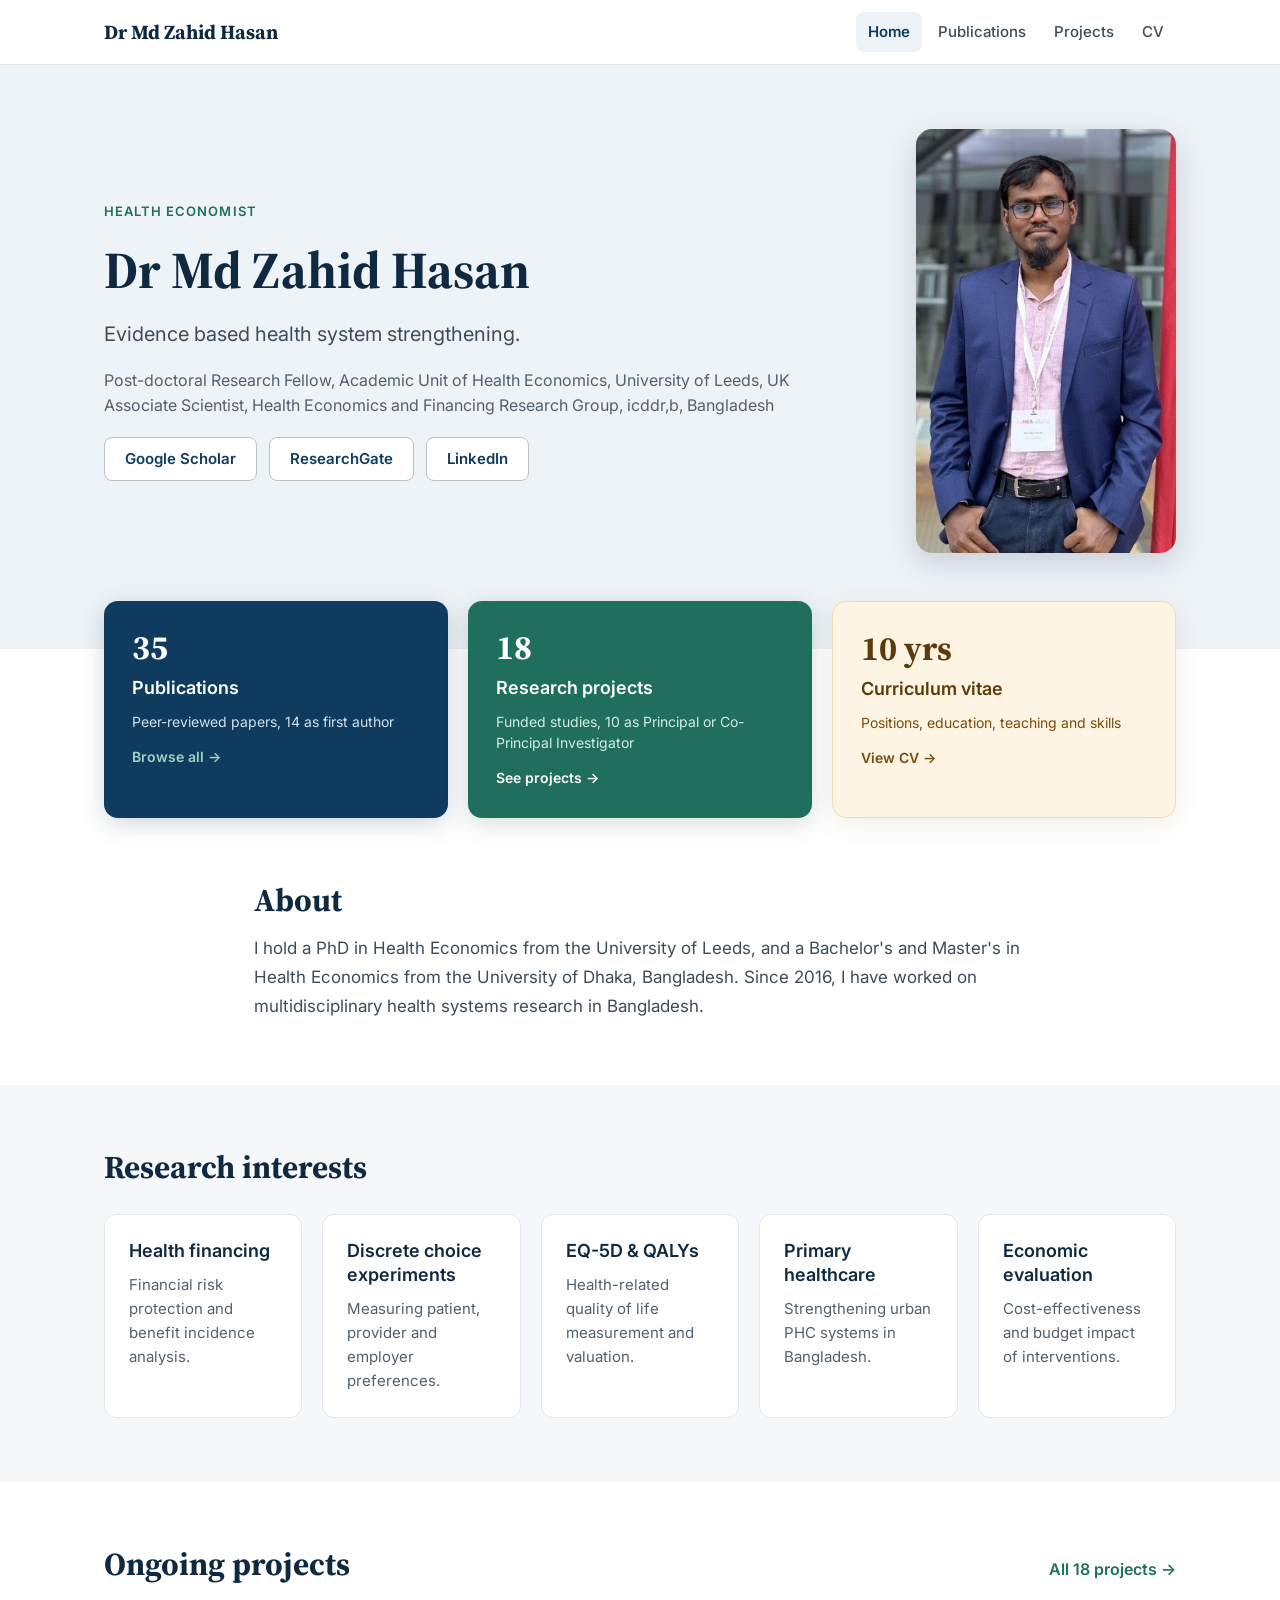
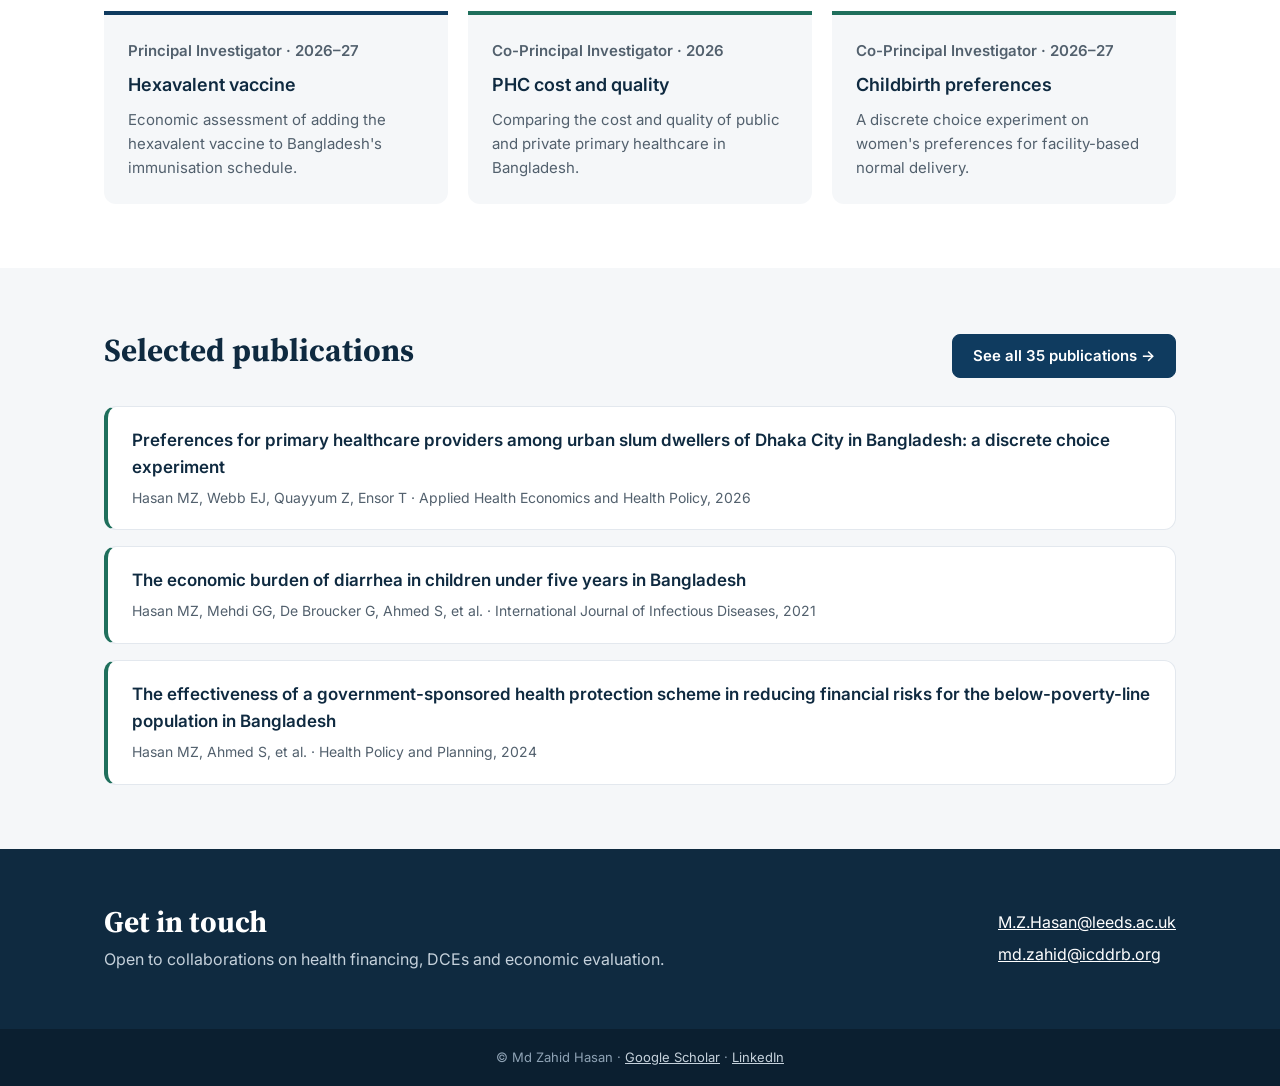
==== index.html @ 00d34b2a "Add files via upload" ====
<!doctype html>
<html lang="en">
<head>
<meta charset="utf-8">
<meta name="viewport" content="width=device-width, initial-scale=1">
<title>Dr Md Zahid Hasan – Health Economist</title>
<meta name="description" content="Dr Md Zahid Hasan, health economist at the University of Leeds and icddr,b: health financing, discrete choice experiments and primary healthcare in Bangladesh.">
<link rel="preconnect" href="https://fonts.googleapis.com"><link rel="preconnect" href="https://fonts.gstatic.com" crossorigin>
<link href="https://fonts.googleapis.com/css2?family=Inter:wght@400;500;600&amp;family=Source+Serif+4:opsz,wght@8..60,600;8..60,700&amp;display=swap" rel="stylesheet">
<link rel="stylesheet" href="style.css">
</head>
<body>
<header class="site-head"><div class="wrap"><a class="brand" href="index.html">Dr Md Zahid Hasan</a><nav class="nav" aria-label="Main"><a href="index.html" aria-current="page">Home</a><a href="publications.html">Publications</a><a href="projects.html">Projects</a><a href="cv.html">CV</a></nav></div></header>
<main>
<section class="hero"><div class="wrap">
<div class="hero-text">
<p class="eyebrow">Health Economist</p>
<h1>Dr Md Zahid Hasan</h1>
<p class="lead">Evidence based health system strengthening.</p>
<p class="aff">Post-doctoral Research Fellow, Academic Unit of Health Economics, University of Leeds, UK<br>Associate Scientist, Health Economics and Financing Research Group, icddr,b, Bangladesh</p>
<div class="btns"><a class="btn" href="https://scholar.google.com/citations?user=Z4uadW4AAAAJ&amp;hl=en" target="_blank" rel="noopener">Google Scholar</a><a class="btn" href="https://www.researchgate.net/profile/Md-Hasan-1103" target="_blank" rel="noopener">ResearchGate</a><a class="btn" href="https://www.linkedin.com/in/m-zahid-hasan-phd-03840592/" target="_blank" rel="noopener">LinkedIn</a></div>
</div>
<div class="hero-photo"><img src="zahid-hasan.jpg" alt="Dr Md Zahid Hasan" width="300" height="424"></div>
</div></section>
<div class="wrap"><div class="tiles">
<a class="tile t1" href="publications.html"><span class="num">35</span><span class="ttl">Publications</span><span class="sub">Peer-reviewed papers, 14 as first author</span><span class="go">Browse all →</span></a>
<a class="tile t2" href="projects.html"><span class="num">18</span><span class="ttl">Research projects</span><span class="sub">Funded studies, 10 as Principal or Co-Principal Investigator</span><span class="go">See projects →</span></a>
<a class="tile t3" href="cv.html"><span class="num">10 yrs</span><span class="ttl">Curriculum vitae</span><span class="sub">Positions, education, teaching and skills</span><span class="go">View CV →</span></a>
</div></div>
<section><div class="wrap narrow stack">
<h2>About</h2>
<p style="font-size:17px;line-height:1.7;color:var(--body)">I hold a PhD in Health Economics from the University of Leeds, and a Bachelor's and Master's in Health Economics from the University of Dhaka, Bangladesh. Since 2016, I have worked on multidisciplinary health systems research in Bangladesh.</p>
</div></section>
<section class="tint"><div class="wrap">
<h2 style="margin-bottom:28px">Research interests</h2>
<div class="grid five">
<div class="card"><h3>Health financing</h3><p>Financial risk protection and benefit incidence analysis.</p></div><div class="card"><h3>Discrete choice experiments</h3><p>Measuring patient, provider and employer preferences.</p></div><div class="card"><h3>EQ-5D &amp; QALYs</h3><p>Health-related quality of life measurement and valuation.</p></div><div class="card"><h3>Primary healthcare</h3><p>Strengthening urban PHC systems in Bangladesh.</p></div><div class="card"><h3>Economic evaluation</h3><p>Cost-effectiveness and budget impact of interventions.</p></div>
</div></div></section>
<section><div class="wrap">
<div class="row-head"><h2>Ongoing projects</h2><a class="link-strong" href="projects.html">All 18 projects →</a></div>
<div class="grid">
<div class="card topbar navy"><p class="meta">Principal Investigator · 2026–27</p><h3>Hexavalent vaccine</h3><p>Economic assessment of adding the hexavalent vaccine to Bangladesh's immunisation schedule.</p></div><div class="card topbar"><p class="meta">Co-Principal Investigator · 2026</p><h3>PHC cost and quality</h3><p>Comparing the cost and quality of public and private primary healthcare in Bangladesh.</p></div><div class="card topbar"><p class="meta">Co-Principal Investigator · 2026–27</p><h3>Childbirth preferences</h3><p>A discrete choice experiment on women's preferences for facility-based normal delivery.</p></div>
</div></div></section>
<section class="tint"><div class="wrap">
<div class="row-head"><h2>Selected publications</h2><a class="btn solid" href="publications.html">See all 35 publications →</a></div>
<div class="stack">
<a class="pubcard" href="https://rdcu.be/ARSybx2dNuka" target="_blank" rel="noopener"><span class="t">Preferences for primary healthcare providers among urban slum dwellers of Dhaka City in Bangladesh: a discrete choice experiment</span><span class="a">Hasan MZ, Webb EJ, Quayyum Z, Ensor T · Applied Health Economics and Health Policy, 2026</span></a><a class="pubcard" href="https://doi.org/10.1016/j.ijid.2021.04.038" target="_blank" rel="noopener"><span class="t">The economic burden of diarrhea in children under five years in Bangladesh</span><span class="a">Hasan MZ, Mehdi GG, De Broucker G, Ahmed S, et al. · International Journal of Infectious Diseases, 2021</span></a><a class="pubcard" href="https://doi.org/10.1093/heapol/czad115" target="_blank" rel="noopener"><span class="t">The effectiveness of a government-sponsored health protection scheme in reducing financial risks for the below-poverty-line population in Bangladesh</span><span class="a">Hasan MZ, Ahmed S, et al. · Health Policy and Planning, 2024</span></a>
</div></div></section>
<section class="contact"><div class="wrap">
<div><h2>Get in touch</h2><p>Open to collaborations on health financing, DCEs and economic evaluation.</p></div>
<div class="mails"><a href="mailto:M.Z.Hasan@leeds.ac.uk">M.Z.Hasan@leeds.ac.uk</a><a href="mailto:md.zahid@icddrb.org">md.zahid@icddrb.org</a></div>
</div></section>
</main>
<footer class="foot">© Md Zahid Hasan · <a href="https://scholar.google.com/citations?user=Z4uadW4AAAAJ&amp;hl=en" target="_blank" rel="noopener">Google Scholar</a> · <a href="https://www.linkedin.com/in/m-zahid-hasan-phd-03840592/" target="_blank" rel="noopener">LinkedIn</a></footer>
</body>
</html>
---- style.css ----
:root{
  --navy:#0f3b5f; --navy-deep:#0f2a40; --green:#1f6f5c; --mint:#9fd3c1; --mint-soft:#d6ece5;
  --amber:#b7791f; --amber-soft:#fdf4e3; --ink:#1f2933; --body:#3e4c59; --muted:#52606d;
  --line:#e3e8ee; --tint:#f5f7f9; --hero:#eef3f7; --white:#ffffff;
  --serif:'Source Serif 4',Georgia,serif; --sans:Inter,system-ui,-apple-system,'Segoe UI',sans-serif;
}
*{box-sizing:border-box}
html{-webkit-text-size-adjust:100%}
body{margin:0;background:var(--white);color:var(--ink);font-family:var(--sans);font-size:16px;line-height:1.6}
a{color:var(--navy)}a:hover{color:var(--navy-deep)}
img{max-width:100%}
.wrap{max-width:1120px;margin:0 auto;padding:0 24px}
.narrow{max-width:820px}
h1,h2{font-family:var(--serif);color:var(--navy-deep);margin:0;line-height:1.15}
h1{font-size:clamp(34px,6vw,52px)}
h2{font-size:clamp(26px,4vw,32px)}
h3{margin:0;font-size:18px;font-weight:600;color:var(--navy-deep);line-height:1.35}
p{margin:0}
.eyebrow{font-size:13px;font-weight:600;letter-spacing:.08em;text-transform:uppercase;color:var(--green)}
section{padding:64px 0}
.tint{background:var(--tint)}
.stack{display:flex;flex-direction:column;gap:16px}
.row-head{display:flex;flex-wrap:wrap;gap:12px 24px;align-items:baseline;justify-content:space-between;margin-bottom:28px}
.link-strong{font-weight:600;color:var(--green);text-decoration:none}
.link-strong:hover{text-decoration:underline;color:var(--green)}

/* header */
.site-head{position:sticky;top:0;z-index:10;background:rgba(255,255,255,.96);backdrop-filter:blur(6px);border-bottom:1px solid var(--line)}
.site-head .wrap{display:flex;align-items:center;justify-content:space-between;gap:16px;min-height:64px;flex-wrap:wrap}
.brand{font-family:var(--serif);font-weight:700;font-size:20px;color:var(--navy-deep);text-decoration:none}
.nav{display:flex;gap:4px;flex-wrap:wrap}
.nav a{padding:8px 12px;border-radius:8px;text-decoration:none;color:var(--body);font-weight:500;font-size:15px}
.nav a:hover{background:var(--tint);color:var(--navy-deep)}
.nav a[aria-current=page]{color:var(--navy);background:var(--hero);font-weight:600}
@media (max-width:640px){
  .site-head .wrap{padding-top:10px;padding-bottom:8px;min-height:0}
  .nav{width:100%;justify-content:space-between;gap:0}
  .nav a{padding:8px 8px;font-size:14px}
}

/* buttons */
.btns{display:flex;flex-wrap:wrap;gap:12px}
.btn{display:inline-flex;align-items:center;min-height:44px;padding:0 20px;border-radius:8px;border:1px solid #b8c4ce;background:var(--white);color:var(--navy);font-weight:600;font-size:15px;text-decoration:none}
.btn:hover{border-color:var(--navy)}
.btn.solid{background:var(--navy);border-color:var(--navy);color:var(--white)}
.btn.solid:hover{background:var(--navy-deep);color:var(--white)}

/* home hero */
.hero{background:var(--hero);padding:64px 0 96px}
.hero .wrap{display:flex;flex-wrap:wrap;gap:48px;align-items:center}
.hero-text{flex:999 1 480px;min-width:0;display:flex;flex-direction:column;gap:18px}
.hero-text .lead{font-size:20px;color:var(--body)}
.hero-text .aff{color:var(--muted)}
.hero-photo{flex:1 1 260px;display:flex;justify-content:center}
.hero-photo img{display:block;width:300px;max-width:100%;aspect-ratio:300/424;object-fit:cover;object-position:50% 0;border-radius:16px;box-shadow:0 10px 30px rgba(15,42,64,.18)}

/* tiles */
.tiles{display:grid;grid-template-columns:repeat(auto-fit,minmax(260px,1fr));gap:20px;margin-top:-48px;position:relative}
.tile{display:flex;flex-direction:column;gap:8px;padding:28px;border-radius:14px;text-decoration:none;transition:transform .15s ease}
.tile:hover{transform:translateY(-3px)}
.tile .num{font-family:var(--serif);font-size:34px;font-weight:700;line-height:1.1}
.tile .ttl{font-size:18px;font-weight:600}
.tile .sub{font-size:14px;line-height:1.5}
.tile .go{padding-top:6px;font-size:14px;font-weight:600}
.tile.t1{background:var(--navy);color:#fff;box-shadow:0 6px 24px rgba(15,42,64,.18)}.tile.t1 .sub{color:#d4e0ea}.tile.t1 .go{color:var(--mint)}
.tile.t2{background:var(--green);color:#fff;box-shadow:0 6px 24px rgba(20,81,63,.18)}.tile.t2 .sub{color:var(--mint-soft)}.tile.t2 .go{color:#fff}
.tile.t3{background:var(--amber-soft);color:#5c3a0a;border:1px solid #f1dcb2;box-shadow:0 6px 24px rgba(122,75,12,.10)}.tile.t3 .sub,.tile.t3 .go{color:#7a4b0c}
.tile:hover.t1,.tile:hover.t2{color:#fff}

/* cards */
.grid{display:grid;gap:20px;grid-template-columns:repeat(auto-fit,minmax(220px,1fr))}
.grid.five{grid-template-columns:repeat(auto-fit,minmax(180px,1fr))}
.card{background:#fff;border:1px solid var(--line);border-radius:12px;padding:24px;display:flex;flex-direction:column;gap:10px}
.card p{font-size:15px;color:var(--muted);line-height:1.6}
.card.topbar{border:none;border-top:4px solid var(--green);background:var(--tint);border-radius:0 0 12px 12px}
.card.topbar.navy{border-top-color:var(--navy)}
.meta{font-size:13px;font-weight:600;color:var(--green)}
.pubcard{display:block;background:#fff;border:1px solid var(--line);border-left:4px solid var(--green);border-radius:12px;padding:20px 24px;text-decoration:none}
.pubcard .t{display:block;font-size:17px;font-weight:600;color:var(--navy-deep)}
.pubcard .a{display:block;padding-top:6px;font-size:14px;color:var(--muted)}
.pubcard:hover .t{text-decoration:underline}

/* page header */
.page-head{background:var(--navy-deep);color:#fff;padding:56px 0}
.page-head .eyebrow{color:var(--mint)}
.page-head h1{color:#fff;margin:10px 0 12px}
.page-head .intro{color:#c5d1db;font-size:18px;max-width:720px}
.stats{display:grid;grid-template-columns:repeat(auto-fit,minmax(180px,1fr));gap:16px;margin-top:28px}
.stat{background:rgba(255,255,255,.07);border:1px solid rgba(255,255,255,.16);border-radius:12px;padding:18px 20px}
.stat b{display:block;font-family:var(--serif);font-size:30px;line-height:1.1}
.stat span{font-size:14px;color:#c5d1db}
.page-head .btn{margin-top:24px}

/* publications */
.yr{display:inline-block;margin:36px 0 12px;padding:6px 16px;border-radius:999px;background:var(--navy);color:#fff;font-family:var(--serif);font-size:20px;font-weight:700}
.yr:first-child{margin-top:0}
.pub{margin:0 0 12px;padding:16px 20px;border-radius:10px;background:var(--tint);border-left:4px solid #c9d4dd;font-size:15px;line-height:1.65;color:var(--body);overflow-wrap:anywhere}
.pub.fa{background:#eef7f3;border-left-color:var(--green)}
.pub b{color:var(--navy-deep);font-weight:600}
.pub i{color:var(--green)}
.pub a{color:var(--ink);text-decoration:none;font-weight:500}
.pub a:hover{color:var(--navy);text-decoration:underline}
.badge{display:inline-block;margin-left:8px;padding:2px 10px;border-radius:999px;background:var(--mint-soft);color:#14513f;font-size:12px;font-weight:600;vertical-align:1px;white-space:nowrap}

/* projects */
.chip{display:inline-block;padding:3px 10px;border-radius:999px;font-size:12px;font-weight:600;white-space:nowrap}
.chip.pi{background:#dce7f1;color:var(--navy)}
.chip.copi{background:var(--mint-soft);color:#14513f}
.chip.coi{background:var(--amber-soft);color:#7a4b0c}
.legend{display:flex;flex-wrap:wrap;gap:8px}
.proj-grid{display:grid;gap:20px;grid-template-columns:repeat(auto-fit,minmax(260px,1fr))}
.amt{font-weight:600;color:var(--navy-deep);font-size:15px}
.rows{display:flex;flex-direction:column}
.prow{display:grid;grid-template-columns:120px 1fr auto;gap:8px 20px;align-items:start;padding:18px 0;border-bottom:1px solid var(--line)}
.prow .when{font-weight:600;color:var(--green);font-size:14px;padding-top:2px}
.prow h3{font-size:16px}
.prow .m{font-size:14px;color:var(--muted);margin-top:4px}
@media (max-width:640px){
  .prow{grid-template-columns:1fr;gap:4px}
  .prow .chip{justify-self:start;margin-top:6px}
}

/* cv */
.cv-grid{display:grid;grid-template-columns:minmax(0,2fr) minmax(0,1fr);gap:48px}
@media (max-width:860px){.cv-grid{grid-template-columns:1fr;gap:16px}}
.cv-block{margin-bottom:40px}
.cv-block h2{font-size:26px;margin-bottom:18px}
.entry{border-left:3px solid var(--green);padding:2px 0 2px 16px;margin-bottom:18px}
.entry .when{font-size:13px;font-weight:600;color:var(--green)}
.entry h3{font-size:17px}
.entry p{font-size:15px;color:var(--muted)}
.timeline{display:grid;grid-template-columns:110px 1fr;gap:8px 16px;font-size:15px}
.timeline span:nth-child(odd){color:var(--green);font-weight:600}
.cv-list{margin:0;padding-left:20px;color:var(--body);font-size:15px}
.cv-list li{margin-bottom:8px}
aside.side{background:var(--tint);border-radius:14px;padding:28px;align-self:start}
aside.side h2{font-size:22px;margin:0 0 14px}
aside.side .cv-block{margin-bottom:28px}
.tags{display:flex;flex-wrap:wrap;gap:8px}
.tags span{background:#fff;border:1px solid var(--line);border-radius:999px;padding:4px 12px;font-size:13px;color:var(--body)}

/* footer */
.contact{background:var(--navy-deep);color:#fff;padding:56px 0}
.contact .wrap{display:flex;flex-wrap:wrap;gap:24px 48px;align-items:center;justify-content:space-between}
.contact h2{color:#fff;font-size:30px}
.contact p{color:#c5d1db;margin-top:8px}
.contact a{color:#fff;font-size:16px;overflow-wrap:anywhere}
.contact .mails{display:flex;flex-direction:column;gap:6px}
.foot{background:#0b1f30;color:#8fa3b5;font-size:13px;padding:18px 0;text-align:center}
.foot a{color:#c5d1db}
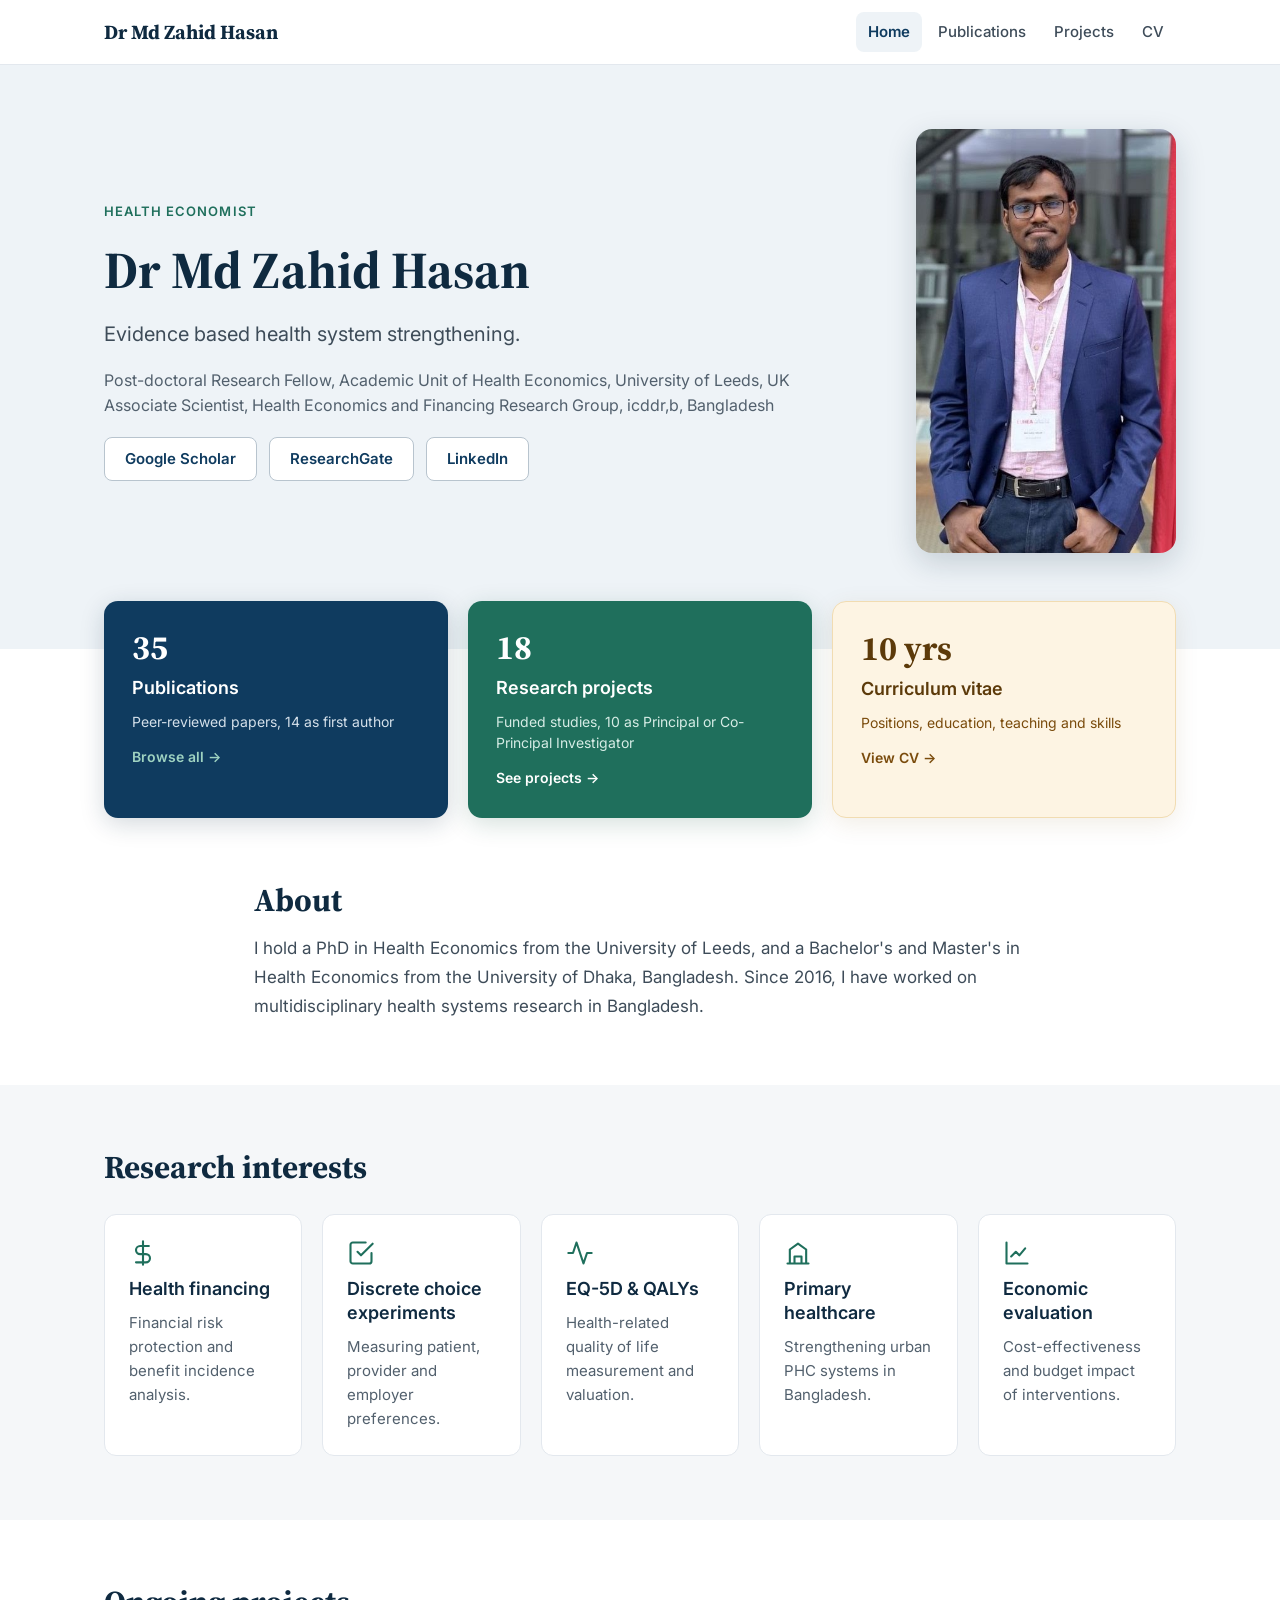
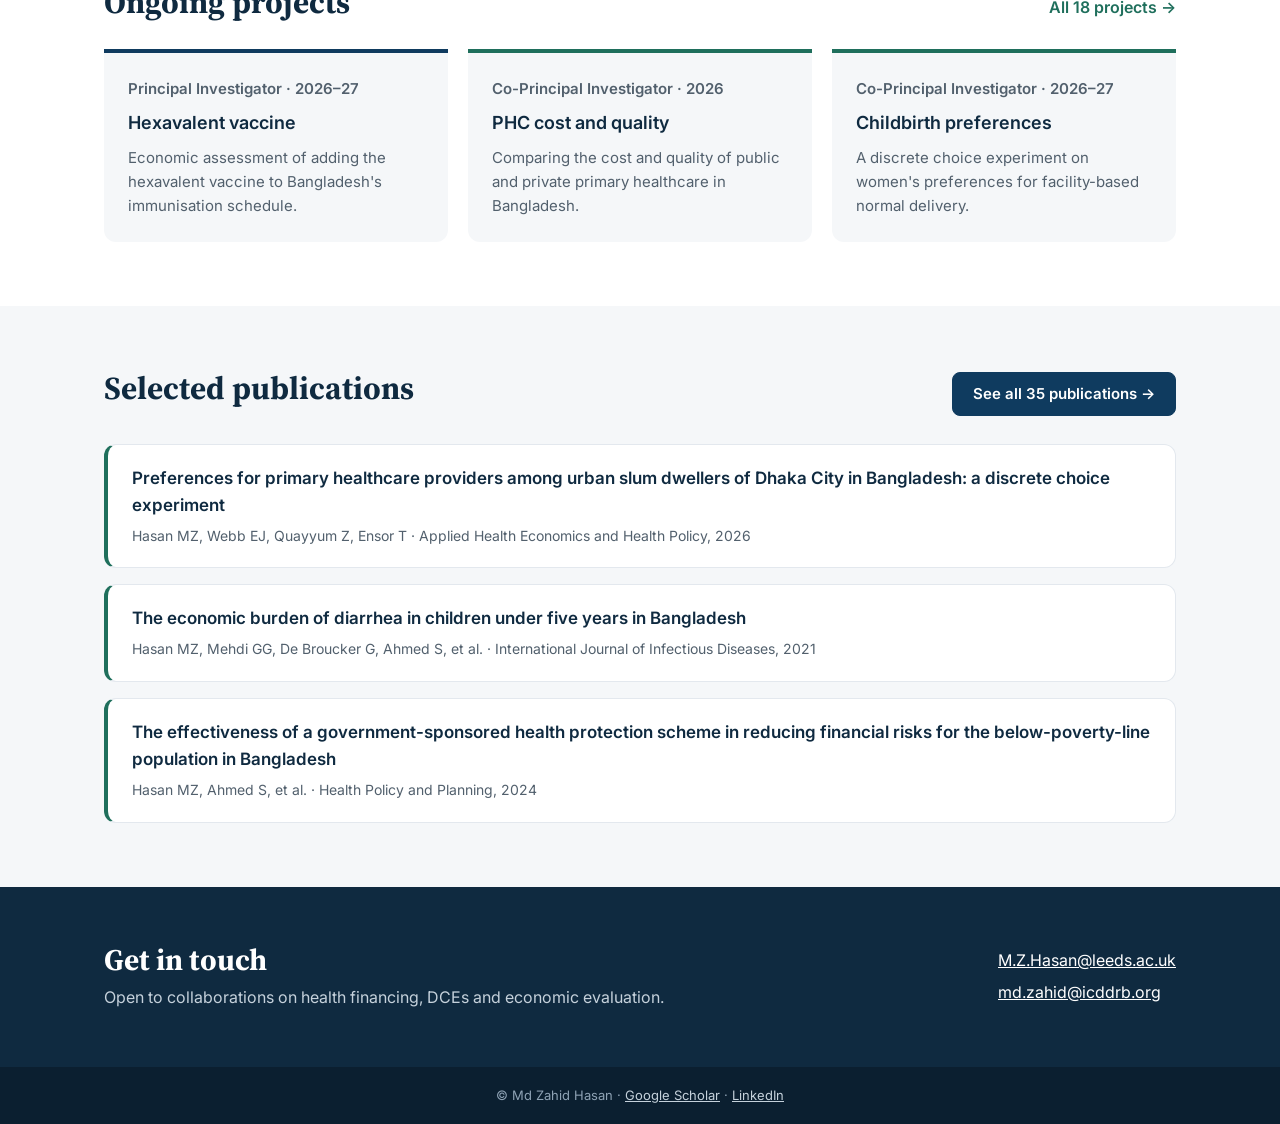
==== commit 41d16c94: "Add files via upload" ====
--- a/index.html
+++ b/index.html
@@ -34,7 +34,7 @@
 <section class="tint"><div class="wrap">
 <h2 style="margin-bottom:28px">Research interests</h2>
 <div class="grid five">
-<div class="card"><h3>Health financing</h3><p>Financial risk protection and benefit incidence analysis.</p></div><div class="card"><h3>Discrete choice experiments</h3><p>Measuring patient, provider and employer preferences.</p></div><div class="card"><h3>EQ-5D &amp; QALYs</h3><p>Health-related quality of life measurement and valuation.</p></div><div class="card"><h3>Primary healthcare</h3><p>Strengthening urban PHC systems in Bangladesh.</p></div><div class="card"><h3>Economic evaluation</h3><p>Cost-effectiveness and budget impact of interventions.</p></div>
+<div class="card"><svg aria-hidden="true" width="28" height="28" viewBox="0 0 24 24" fill="none" stroke="#1f6f5c" stroke-width="1.8" stroke-linecap="round" stroke-linejoin="round"><path d="M12 2v20M17 6H9.5a3.5 3.5 0 0 0 0 7h5a3.5 3.5 0 0 1 0 7H6"/></svg><h3>Health financing</h3><p>Financial risk protection and benefit incidence analysis.</p></div><div class="card"><svg aria-hidden="true" width="28" height="28" viewBox="0 0 24 24" fill="none" stroke="#1f6f5c" stroke-width="1.8" stroke-linecap="round" stroke-linejoin="round"><path d="M9 11l3 3L22 4"/><path d="M21 12v7a2 2 0 0 1-2 2H5a2 2 0 0 1-2-2V5a2 2 0 0 1 2-2h11"/></svg><h3>Discrete choice experiments</h3><p>Measuring patient, provider and employer preferences.</p></div><div class="card"><svg aria-hidden="true" width="28" height="28" viewBox="0 0 24 24" fill="none" stroke="#1f6f5c" stroke-width="1.8" stroke-linecap="round" stroke-linejoin="round"><path d="M22 12h-4l-3 9L9 3l-3 9H2"/></svg><h3>EQ-5D &amp; QALYs</h3><p>Health-related quality of life measurement and valuation.</p></div><div class="card"><svg aria-hidden="true" width="28" height="28" viewBox="0 0 24 24" fill="none" stroke="#1f6f5c" stroke-width="1.8" stroke-linecap="round" stroke-linejoin="round"><path d="M3 21h18M5 21V9l7-5 7 5v12M9 21v-6h6v6"/></svg><h3>Primary healthcare</h3><p>Strengthening urban PHC systems in Bangladesh.</p></div><div class="card"><svg aria-hidden="true" width="28" height="28" viewBox="0 0 24 24" fill="none" stroke="#1f6f5c" stroke-width="1.8" stroke-linecap="round" stroke-linejoin="round"><path d="M3 3v18h18"/><path d="M7 15l4-4 3 3 5-6"/></svg><h3>Economic evaluation</h3><p>Cost-effectiveness and budget impact of interventions.</p></div>
 </div></div></section>
 <section><div class="wrap">
 <div class="row-head"><h2>Ongoing projects</h2><a class="link-strong" href="projects.html">All 18 projects →</a></div>
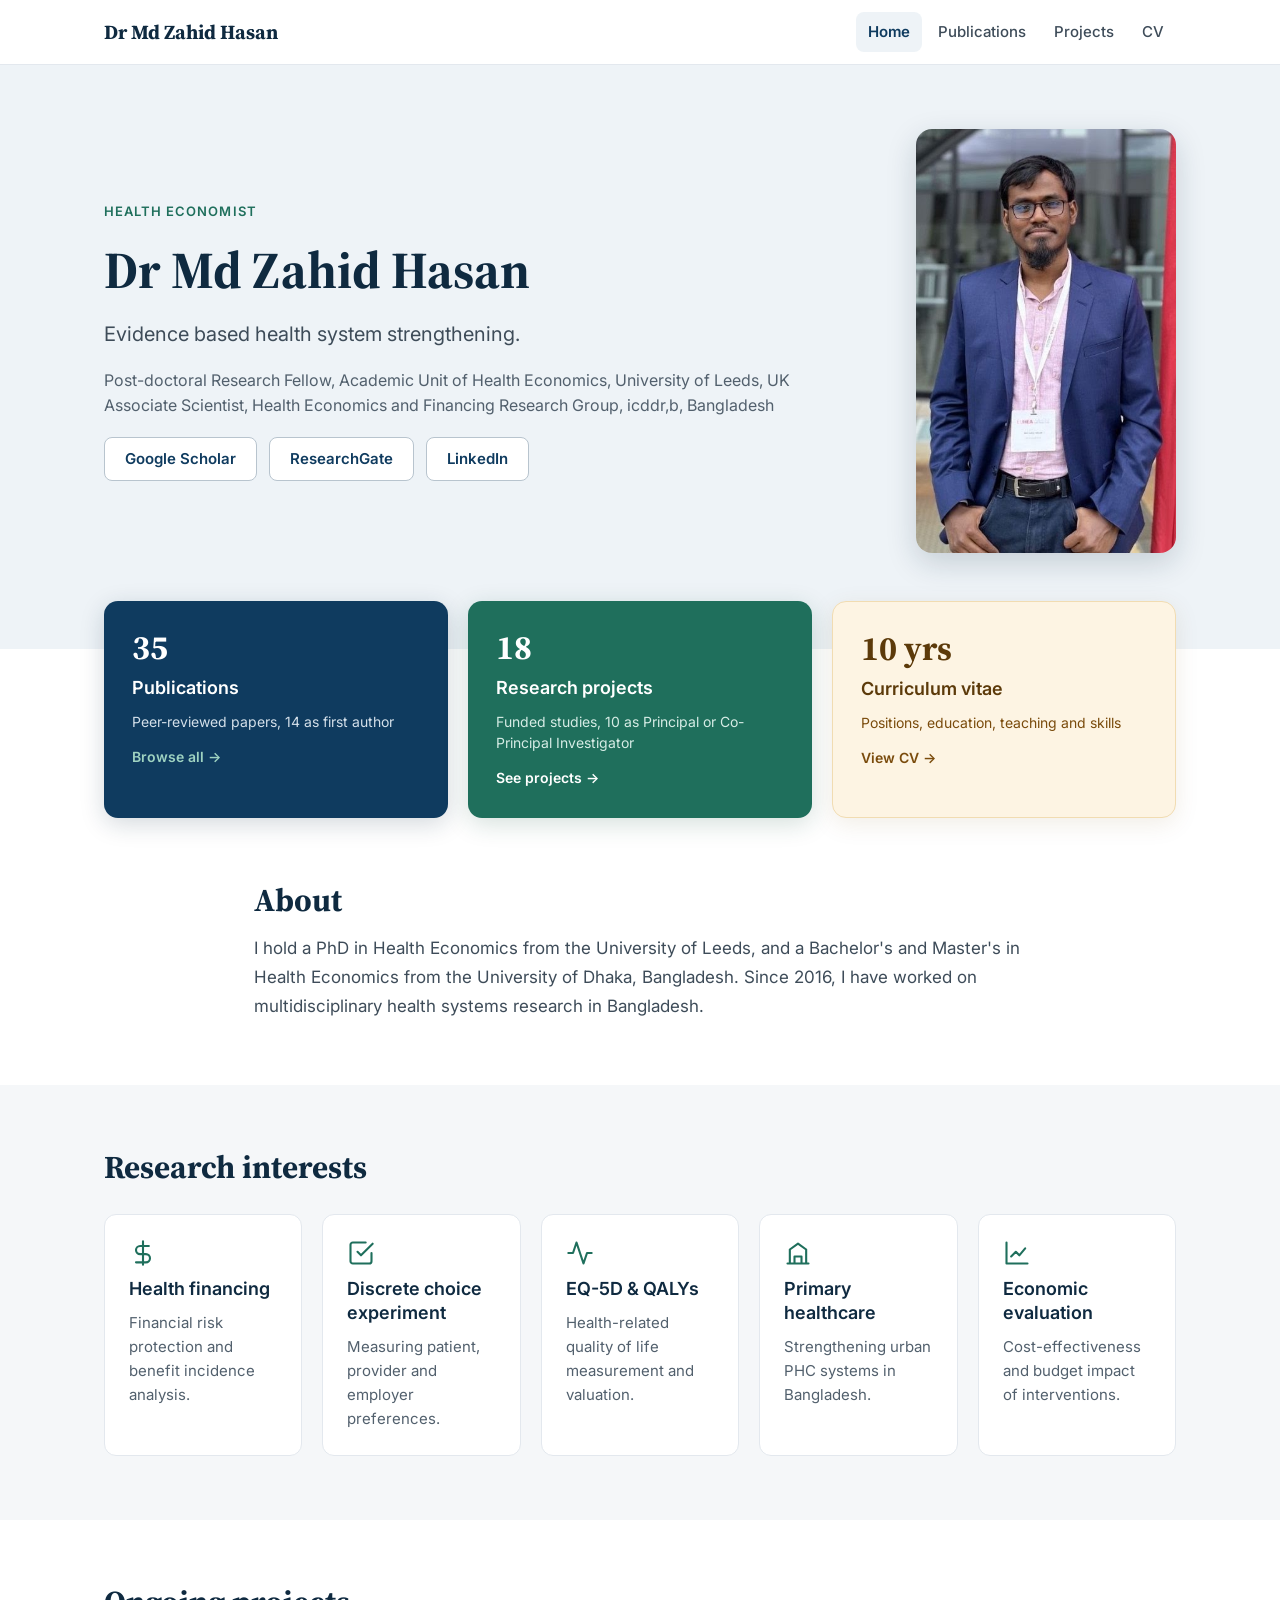
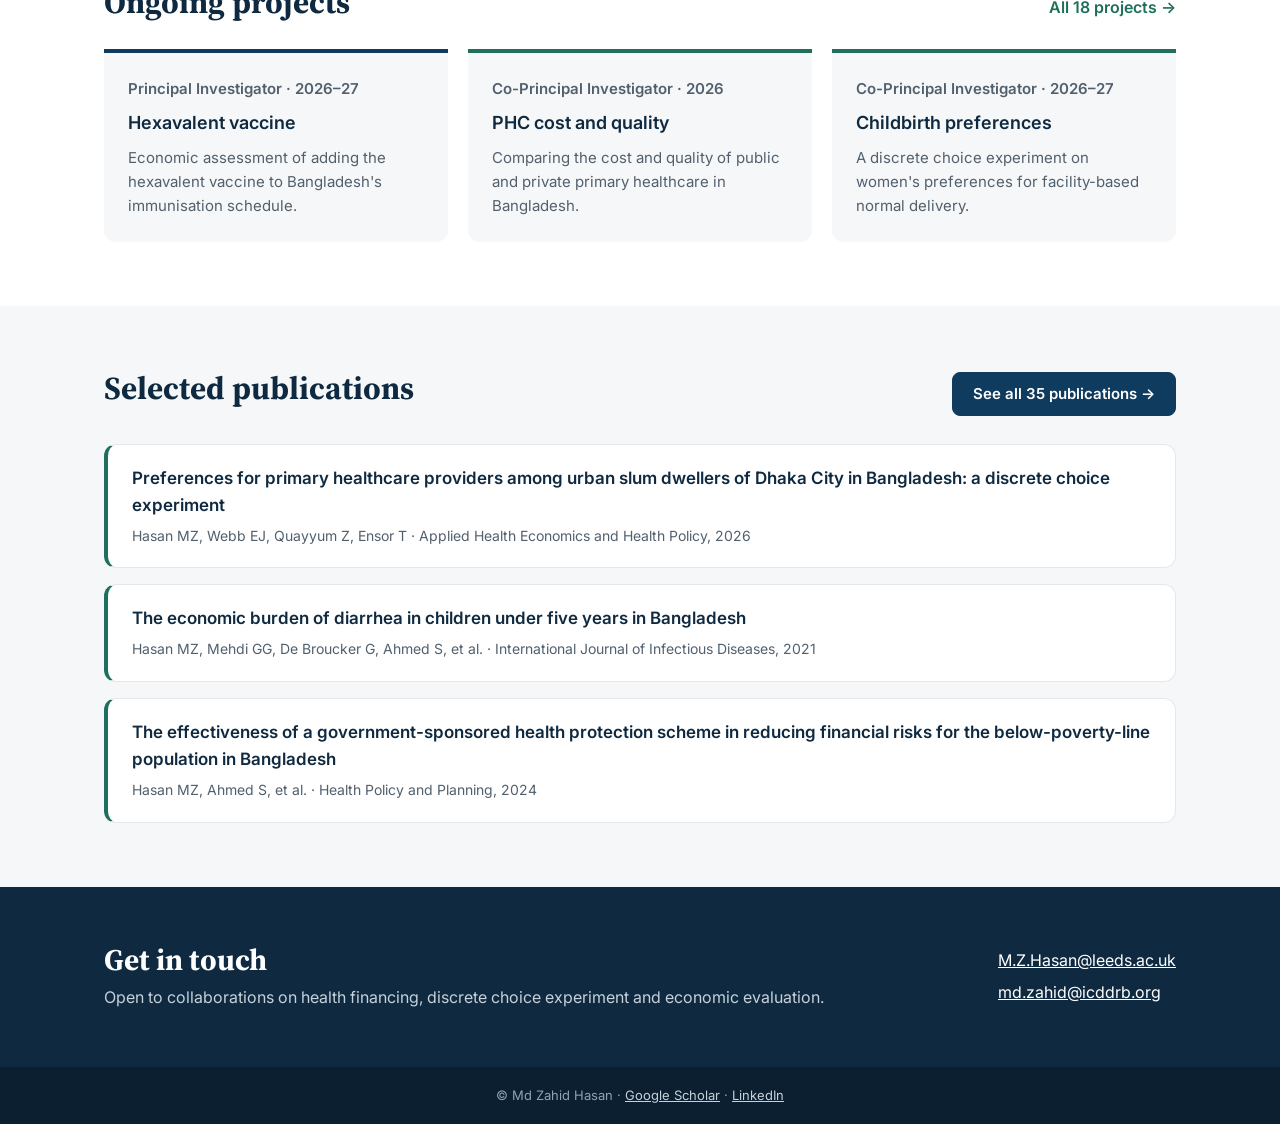
==== commit 8e6b3071: "Add files via upload" ====
--- a/index.html
+++ b/index.html
@@ -4,7 +4,7 @@
 <meta charset="utf-8">
 <meta name="viewport" content="width=device-width, initial-scale=1">
 <title>Dr Md Zahid Hasan – Health Economist</title>
-<meta name="description" content="Dr Md Zahid Hasan, health economist at the University of Leeds and icddr,b: health financing, discrete choice experiments and primary healthcare in Bangladesh.">
+<meta name="description" content="Dr Md Zahid Hasan, health economist at the University of Leeds and icddr,b: health financing, discrete choice experiment and primary healthcare in Bangladesh.">
 <link rel="preconnect" href="https://fonts.googleapis.com"><link rel="preconnect" href="https://fonts.gstatic.com" crossorigin>
 <link href="https://fonts.googleapis.com/css2?family=Inter:wght@400;500;600&amp;family=Source+Serif+4:opsz,wght@8..60,600;8..60,700&amp;display=swap" rel="stylesheet">
 <link rel="stylesheet" href="style.css">
@@ -34,7 +34,7 @@
 <section class="tint"><div class="wrap">
 <h2 style="margin-bottom:28px">Research interests</h2>
 <div class="grid five">
-<div class="card"><svg aria-hidden="true" width="28" height="28" viewBox="0 0 24 24" fill="none" stroke="#1f6f5c" stroke-width="1.8" stroke-linecap="round" stroke-linejoin="round"><path d="M12 2v20M17 6H9.5a3.5 3.5 0 0 0 0 7h5a3.5 3.5 0 0 1 0 7H6"/></svg><h3>Health financing</h3><p>Financial risk protection and benefit incidence analysis.</p></div><div class="card"><svg aria-hidden="true" width="28" height="28" viewBox="0 0 24 24" fill="none" stroke="#1f6f5c" stroke-width="1.8" stroke-linecap="round" stroke-linejoin="round"><path d="M9 11l3 3L22 4"/><path d="M21 12v7a2 2 0 0 1-2 2H5a2 2 0 0 1-2-2V5a2 2 0 0 1 2-2h11"/></svg><h3>Discrete choice experiments</h3><p>Measuring patient, provider and employer preferences.</p></div><div class="card"><svg aria-hidden="true" width="28" height="28" viewBox="0 0 24 24" fill="none" stroke="#1f6f5c" stroke-width="1.8" stroke-linecap="round" stroke-linejoin="round"><path d="M22 12h-4l-3 9L9 3l-3 9H2"/></svg><h3>EQ-5D &amp; QALYs</h3><p>Health-related quality of life measurement and valuation.</p></div><div class="card"><svg aria-hidden="true" width="28" height="28" viewBox="0 0 24 24" fill="none" stroke="#1f6f5c" stroke-width="1.8" stroke-linecap="round" stroke-linejoin="round"><path d="M3 21h18M5 21V9l7-5 7 5v12M9 21v-6h6v6"/></svg><h3>Primary healthcare</h3><p>Strengthening urban PHC systems in Bangladesh.</p></div><div class="card"><svg aria-hidden="true" width="28" height="28" viewBox="0 0 24 24" fill="none" stroke="#1f6f5c" stroke-width="1.8" stroke-linecap="round" stroke-linejoin="round"><path d="M3 3v18h18"/><path d="M7 15l4-4 3 3 5-6"/></svg><h3>Economic evaluation</h3><p>Cost-effectiveness and budget impact of interventions.</p></div>
+<div class="card"><svg aria-hidden="true" width="28" height="28" viewBox="0 0 24 24" fill="none" stroke="#1f6f5c" stroke-width="1.8" stroke-linecap="round" stroke-linejoin="round"><path d="M12 2v20M17 6H9.5a3.5 3.5 0 0 0 0 7h5a3.5 3.5 0 0 1 0 7H6"/></svg><h3>Health financing</h3><p>Financial risk protection and benefit incidence analysis.</p></div><div class="card"><svg aria-hidden="true" width="28" height="28" viewBox="0 0 24 24" fill="none" stroke="#1f6f5c" stroke-width="1.8" stroke-linecap="round" stroke-linejoin="round"><path d="M9 11l3 3L22 4"/><path d="M21 12v7a2 2 0 0 1-2 2H5a2 2 0 0 1-2-2V5a2 2 0 0 1 2-2h11"/></svg><h3>Discrete choice experiment</h3><p>Measuring patient, provider and employer preferences.</p></div><div class="card"><svg aria-hidden="true" width="28" height="28" viewBox="0 0 24 24" fill="none" stroke="#1f6f5c" stroke-width="1.8" stroke-linecap="round" stroke-linejoin="round"><path d="M22 12h-4l-3 9L9 3l-3 9H2"/></svg><h3>EQ-5D &amp; QALYs</h3><p>Health-related quality of life measurement and valuation.</p></div><div class="card"><svg aria-hidden="true" width="28" height="28" viewBox="0 0 24 24" fill="none" stroke="#1f6f5c" stroke-width="1.8" stroke-linecap="round" stroke-linejoin="round"><path d="M3 21h18M5 21V9l7-5 7 5v12M9 21v-6h6v6"/></svg><h3>Primary healthcare</h3><p>Strengthening urban PHC systems in Bangladesh.</p></div><div class="card"><svg aria-hidden="true" width="28" height="28" viewBox="0 0 24 24" fill="none" stroke="#1f6f5c" stroke-width="1.8" stroke-linecap="round" stroke-linejoin="round"><path d="M3 3v18h18"/><path d="M7 15l4-4 3 3 5-6"/></svg><h3>Economic evaluation</h3><p>Cost-effectiveness and budget impact of interventions.</p></div>
 </div></div></section>
 <section><div class="wrap">
 <div class="row-head"><h2>Ongoing projects</h2><a class="link-strong" href="projects.html">All 18 projects →</a></div>
@@ -47,7 +47,7 @@
 <a class="pubcard" href="https://rdcu.be/ARSybx2dNuka" target="_blank" rel="noopener"><span class="t">Preferences for primary healthcare providers among urban slum dwellers of Dhaka City in Bangladesh: a discrete choice experiment</span><span class="a">Hasan MZ, Webb EJ, Quayyum Z, Ensor T · Applied Health Economics and Health Policy, 2026</span></a><a class="pubcard" href="https://doi.org/10.1016/j.ijid.2021.04.038" target="_blank" rel="noopener"><span class="t">The economic burden of diarrhea in children under five years in Bangladesh</span><span class="a">Hasan MZ, Mehdi GG, De Broucker G, Ahmed S, et al. · International Journal of Infectious Diseases, 2021</span></a><a class="pubcard" href="https://doi.org/10.1093/heapol/czad115" target="_blank" rel="noopener"><span class="t">The effectiveness of a government-sponsored health protection scheme in reducing financial risks for the below-poverty-line population in Bangladesh</span><span class="a">Hasan MZ, Ahmed S, et al. · Health Policy and Planning, 2024</span></a>
 </div></div></section>
 <section class="contact"><div class="wrap">
-<div><h2>Get in touch</h2><p>Open to collaborations on health financing, DCEs and economic evaluation.</p></div>
+<div><h2>Get in touch</h2><p>Open to collaborations on health financing, discrete choice experiment and economic evaluation.</p></div>
 <div class="mails"><a href="mailto:M.Z.Hasan@leeds.ac.uk">M.Z.Hasan@leeds.ac.uk</a><a href="mailto:md.zahid@icddrb.org">md.zahid@icddrb.org</a></div>
 </div></section>
 </main>
